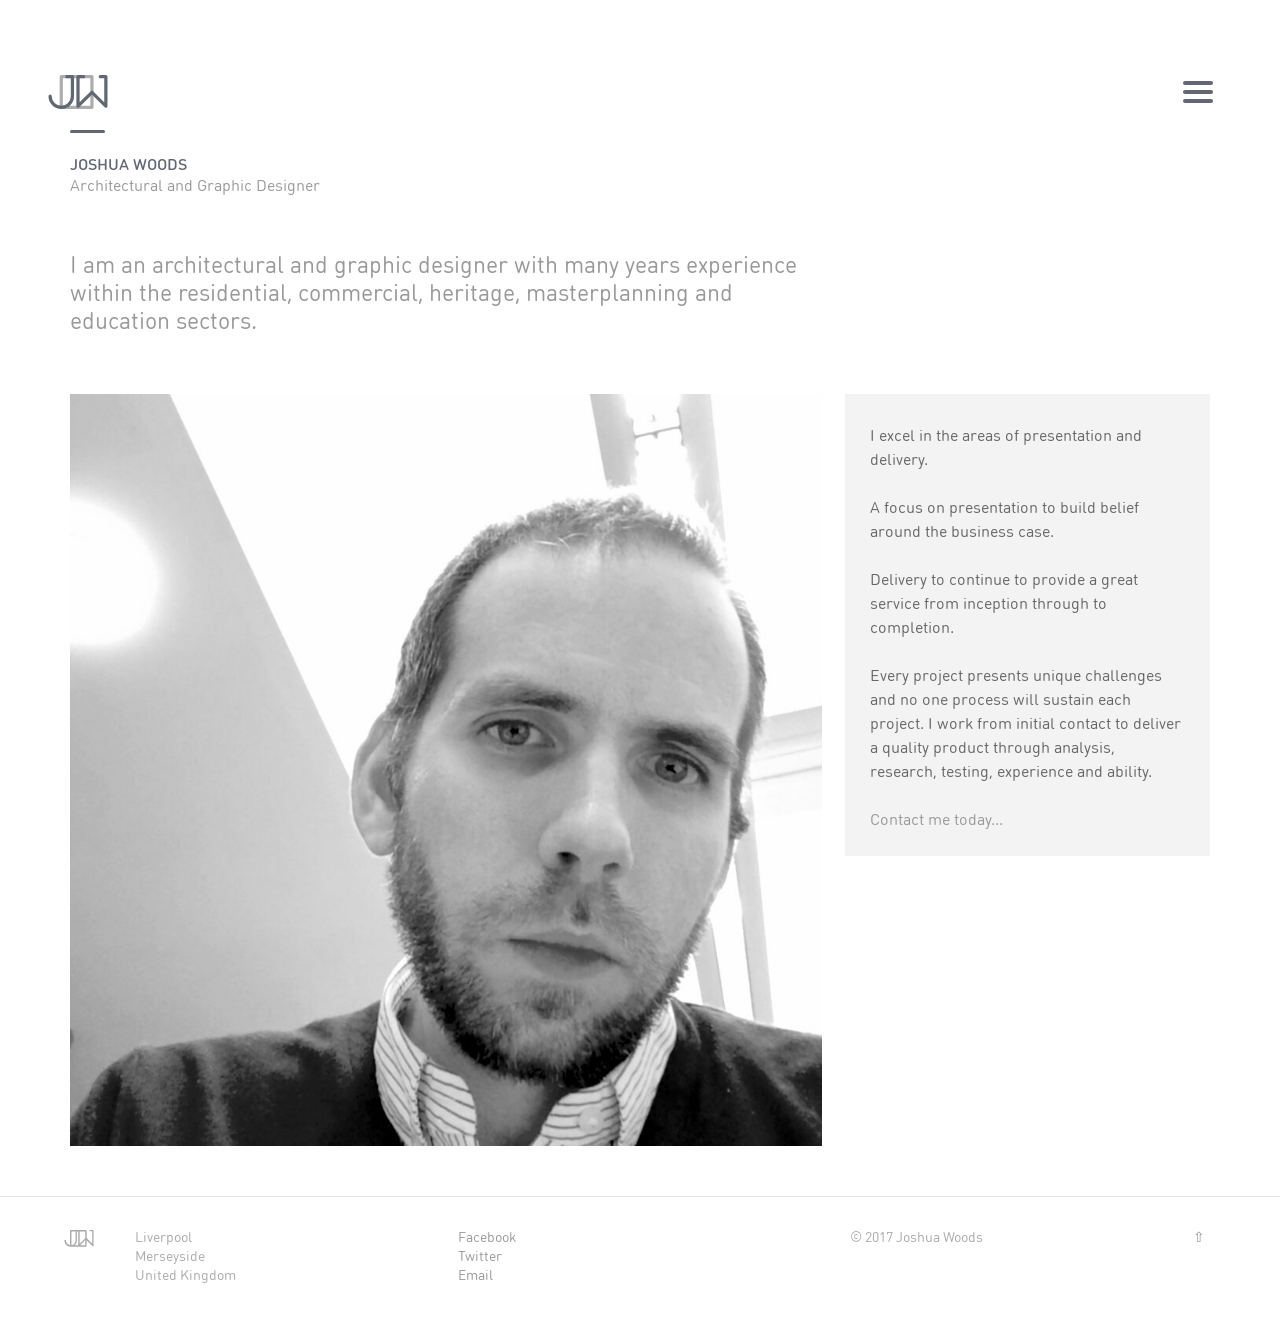
==== about/index.html @ 464b6efd "Add files via upload First Version" ====
<!DOCTYPE html>
<html lang="en">

<head>
  <meta charset="UTF-8">
  <meta name="viewport" content="width=device-width, initial-scale=1">
  <title>Joshua Woods | Architectural and Graphic Designer</title>
  <meta name="description" content="I am an architectural, graphic and new media designer based in Liverpool. This is a showcase of my recently completed creative works.">
  <meta name="author" content="Joshua Woods">
  <link rel="stylesheet" href="../css/style.css">
  <link rel="apple-touch-icon" href="../img/apple-icon-touch.png">
  <link rel="shortcut icon" href="../img/favicon.png">
</head>

<body>

<section id="top" style="height: 50px;"></section>

<div class="header">
<a href="../"><svg version="1.1" class="logo" xmlns="http://www.w3.org/2000/svg" xmlns:xlink="http://www.w3.org/1999/xlink" x="0px" y="0px"
	 viewBox="0 0 31.8 18.3" style="enable-background:new 0 0 31.8 18.3;" xml:space="preserve">
      <rect x="6.9" y="0.9" class="st0" width="16.5" height="16.5"/>
      <path class="st1" d="M9.9,0.9h3v10.5c0,3.3-2.7,6-6,6s-6-2.7-6-6"/>
      <polyline class="st1" points="27.9,0.9 30.9,0.9 30.9,16.8 23.4,9.3 15.9,16.8 15.9,0.9 18.9,0.9 	"/>
      <rect x="6.9" y="0.9" class="st2" width="16.5" height="16.5"/>
    </svg></a>
      <nav class="hamburger">
        <ul class="drop-down closed">
          <li>
            <div class="nav-button navTrigger">
              <i></i><i></i><i></i>
            </div>
          </li>
          <li class="filter" data-filter="all" style="margin-top: 70px;"><a href="../">ALL PROJECTS</a></li>
          <li class="filter" data-filter=".online"><a href="../#online">NEW MEDIA</a></li>
					<li class="filter" data-filter=".architect"><a href="../#architect">ARCHITECTURE</a>
					</li>
					<li class="filter" data-filter=".identity"><a href="../#identity">IDENTITY</a>
					</li>
					<li class="filter" data-filter=".print"><a href="../#print">PRINT</a>
					</li>
                    <li><a href="../about/">ABOUT</a>
					</li>
          <li><a href="../contact/" style="font-weight: 500; color: #626774;">CONTACT</a></li>
        </ul>
      </nav>
</div>

    <div id="whiteout" class="showverlay"></div>
    
<div class="wrapper">
  <div class="title">
    <div class="titleline"></div>
    <div style="font-weight: 500; color: #626774; margin-top: 20px;">JOSHUA WOODS</div>
    <div style="color: #999999;">Architectural and Graphic Designer</div>
  </div>
</div>

<div class="wrapper"><div class="subtitle">
    <h3>
      I am an architectural and graphic designer with many years experience within the residential, commercial, heritage, masterplanning and education sectors.
    </h3>
</div></div>   






	<div id="Container" class="container wrapper margin">

        <div class="item2">
        
            <div id="Container" class="container">
                
                <div class="item4">
				    <img src="../img/josh.jpg" style="vertical-align:bottom;">
                </div>
                
            </div>
        </div>
        <div class="item5">
            <div class="articletext">
	<p>I excel in the areas of presentation and delivery.</p>	    
        <p>A focus on presentation to build belief around the business case.</p>
        <p>Delivery to continue to provide a great service from inception through to completion.</p>
        <p>Every project presents unique challenges and no one process will sustain each project. I work from initial contact to deliver a quality product through analysis, research, testing, experience and ability.</p>
	<p><a href="../contact/">Contact me today...</a></p>
	</div>
        </div>

    </div>





<div class="footer">
  <div class="container wrapper">
	<svg class="logofooter" xmlns="http://www.w3.org/2000/svg" xmlns:xlink="http://www.w3.org/1999/xlink" x="0px" y="0px" viewBox="0 0 27 15" style="enable-background:new 0 0 27 15;" xml:space="preserve"><path style="fill: #aaa;" d="M26,0h-2.5c-0.4,0-0.6,0.3-0.6,0.6s0.3,0.6,0.6,0.6h1.9v11.1l-5-5V0.6c0-0.4-0.3-0.6-0.6-0.6H16h-2.5H11H8.5H6 C5.7,0,5.4,0.3,5.4,0.6v13c-2.1-0.3-3.7-2.1-3.7-4.3C1.7,9,1.4,8.7,1,8.7S0.4,9,0.4,9.4C0.4,12.5,2.9,15,6,15h13.7 c0.4,0,0.6-0.3,0.6-0.6V9.2l5.2,5.2c0.2,0.2,0.5,0.2,0.7,0.1c0.2-0.1,0.4-0.3,0.4-0.6V0.6C26.6,0.3,26.3,0,26,0z M16,1.3h3.1v6.1 l-5,5V1.3H16z M8.5,1.3h1.9v8.1c0,2.2-1.6,4-3.7,4.3V1.3H8.5z M11.6,9.4V1.3h1.2v12.5H9.6C10.8,12.7,11.6,11.1,11.6,9.4z M14.5,13.7 l4.6-4.6v4.6H14.5z"/></svg>
		<div class="item location footer1">
			Liverpool
			<br>Merseyside
			<br>United Kingdom
		</div>

    <div class="item location footer2">
      <a href="https://www.facebook.com/joshdmw">Facebook</a>
      <br><a href="https://twitter.com/jdmwoods">Twitter</a>
      <br><a href="../contact/">Email</a>
    </div>
    <div class="copyright">
      &copy; 2017 Joshua Woods
    </div>
    <div class="top">
      <a href="#top">&#8679;</a>
    </div>
  </div>
</div>
    
<script src='../js/jquery-2.1.4.min.js'></script>
<script src="../js/hamburger.js"></script>
<script src="../js/dropdown.js"></script>
<script src="../js/sticky.js"></script>
<script src="../js/modernizr.custom.js"></script>
<script src="../js/top.js"></script>  
</body>
</html>
---- css/style.css ----
html {
  /* Change default typefaces here */
	font-family: 'FF DIN Round Pro', sans-serif;
	font-size: 100%;
	font-weight: 400;
	-webkit-font-smoothing: antialiased;
}

body {
	background: #fff;
	padding: 0;
	margin: 0;
}

#Container .mix {
	display: none;
}

.display-none {
  display: none;
}

img {
	max-width: 100%;
}

img {
	-ms-interpolation-mode: bicubic;
}

*, *:after, *:before {
	-webkit-box-sizing: border-box;
	-moz-box-sizing: border-box;
	box-sizing: border-box;
}

.clearfix:before, .clearfix:after {
	content: '';
	display: table;
}

.clearfix:after {
	clear: both;
}

@font-face {
	font-family: 'FF DIN Round Pro';
	src: url('hinted-subset-FFDINRoundPro-Regular.eot');
	font-weight: 400;
	font-style: normal;
}
@font-face {
	font-family: 'FF DIN Round Pro';
	src: url([data-uri]) format('woff2'),
		url([data-uri]) format('woff'),
		url('hinted-subset-FFDINRoundPro-Regular.ttf') format('truetype');
	font-weight: 400;
	font-style: normal;
}

@font-face {
	font-family: 'FF DIN Round Pro';
	src: url('hinted-subset-FFDINRoundPro-Medium.eot');
	font-weight: 500;
	font-style: normal;
}
@font-face {
	font-family: 'FF DIN Round Pro';
	src: url([data-uri]) format('woff2'),
		url([data-uri]) format('woff'),
		url('hinted-subset-FFDINRoundPro-Medium.ttf') format('truetype');
	font-weight: 500;
	font-style: normal;
}

/* Copy & Lists */
p {
	line-height: 1.5rem;
	margin-top: 1.5rem;
	margin-bottom: 0;
}

a {
    color: #999999;
    text-decoration: none;
}

a:hover {
    color: #626774;
    
}

ul,
ol {
	margin-top: 1.5rem;
	margin-bottom: 1.5rem;
}

ul li,
ol li {
	line-height: 1.5rem;
}

ul ul,
ol ul,
ul ol,
ol ol {
	margin-top: 0;
	margin-bottom: 0;
}

blockquote {
	line-height: 1.5rem;
	margin-top: 1.5rem;
	margin-bottom: 1.5rem;
}
/* Headings */
h1,
h2,
h3,
h4,
h5,
h6 {
  /* Change heading typefaces here */
	font-family: 'FF DIN Round Pro', sans-serif;
	font-weight: 400;
	margin-top: 1.5rem;
	margin-bottom: 0;
	line-height: 1.5rem;
}

h1 {
	font-size: 4.242rem;
	line-height: 4.5rem;
	margin-top: 3rem;
}

h2 {
	font-size: 2.828rem;
	line-height: 3rem;
	margin-top: 3rem;
}

h3 {
	font-size: 1.414rem;
	line-height: 1.75rem;
}

h4 {
	font-size: 0.707rem;
}

h5 {
	font-size: 0.4713333333333333rem;
}

h6 {
	font-size: 0.3535rem;
}

@media only screen and (max-width: 550px) {
	h3 {
		font-size: 1.2rem;
		line-height: 1.4rem;
	}
}

/* Tables */
	table {
		margin-top: 1.5rem;
		border-spacing: 0;
		border-collapse: collapse;
	}

	table td,
table th {
		padding: 0;
		line-height: 33px;
	}
/* Code blocks */
	code {
		vertical-align: bottom;
	}
/* Leading paragraph text */
	.lead {
		font-size: 1.414rem;
	}
/* Hug the block above you */
	.hug {
		margin-top: 0;
	}

.subtitle {
	width: 64%;
    margin-top: 200px;
    margin-bottom: 60px;
    color: #999999;
}

@media only screen and (max-width: 950px) {
	.subtitle {
		width: 80%;
	}
}

.logo {
    width: 60px;
    height: 34px;
    position: absolute;
    margin-bottom: 20px;
    margin-top: 25px;
    margin-left: -22px;
    float: left;
    z-index: 99;
    cursor: pointer;
    cursor: hand;
}

	.st0 {
    stroke:#000000;
    opacity: 0.32;
    fill: none;
    stroke-width:1.75;
    stroke-linecap:round;
    stroke-linejoin:round;
    stroke-miterlimit:10;
    stroke-dasharray: 700;
    stroke-dashoffset: 0;
    -webkit-transition: all 1s ease;
    -moz-transition: all 1s ease;
    -ms-transition: all 1s ease;
    -o-transition: all 1s ease;
    transition: all 1s ease;
}

	.st1 {
    fill:none;
    opacity: 1;
    stroke:#626774;
    stroke-width:1.75;
    stroke-linecap:round;
    stroke-linejoin:round;
    stroke-miterlimit:10;
    -webkit-transition: all 1s ease;
    -moz-transition: all 1s ease;
    -ms-transition: all 1s ease;
    -o-transition: all 1s ease;
    transition: all 1s ease;
}

	.st2 {
    stroke:#626774;
    fill: none;
    opacity: 0;
    stroke-width:1.75;
    stroke-linecap:round;
    stroke-linejoin:round;
    stroke-miterlimit:10;
    -webkit-transition: all 2s ease;
    -moz-transition: all 2s ease;
    -ms-transition: all 2s ease;
    -o-transition: all 2s ease;
    transition: all 2s ease;
}

.header {
  z-index: 99;
  left: 0;
  right: 0;
  margin-left: auto;
  margin-right: auto;
  max-width: 1140px;
  width: 90%;
}

.wrapper {
	margin-left: auto;
    margin-right: auto;
	max-width: 1140px;
	width: 90%;
}

.titleline {
    background-color: #626774;
    width: 35px;
    height: 3px;
    border-radius: 2px;
}

.title {
  position: absolute;
  top: 130px;
}

/* Navbutton */

.hamburger {
  float: right;
  z-index: 99;
  margin-top: 31px;
}

.navTrigger {
  cursor: pointer;
  width: 30px;
  height: 25px;
  float: right;
  z-index: 99;
}
.navTrigger i {
  background-color: #626774;
  border-radius: 2px;
  content: '';
  display: block;
  width: 100%;
  height: 4px;
}
.navTrigger i:nth-child(1) {
  -webkit-animation: outT 0.8s backwards;
  animation: outT 0.8s backwards;
  -webkit-animation-direction: reverse;
  animation-direction: reverse;
}
.navTrigger i:nth-child(2) {
  margin: 5px 0;
  -webkit-animation: outM 0.8s backwards;
  animation: outM 0.8s backwards;
  -webkit-animation-direction: reverse;
  animation-direction: reverse;
}
.navTrigger i:nth-child(3) {
  -webkit-animation: outBtm 0.8s backwards;
  animation: outBtm 0.8s backwards;
  -webkit-animation-direction: reverse;
  animation-direction: reverse;
}
.navTrigger.active i:nth-child(1) {
  -webkit-animation: inT 0.8s forwards;
  animation: inT 0.8s forwards;
}
.navTrigger.active i:nth-child(2) {
  -webkit-animation: inM 0.8s forwards;
  animation: inM 0.8s forwards;
}
.navTrigger.active i:nth-child(3) {
  -webkit-animation: inBtm 0.8s forwards;
  animation: inBtm 0.8s forwards;
}
@-webkit-keyframes inM {
  50% {
    -webkit-transform: rotate(0deg);
  }
  100% {
    -webkit-transform: rotate(45deg);
  }
}
@keyframes inM {
  50% {
    transform: rotate(0deg);
  }
  100% {
    transform: rotate(45deg);
  }
}
@-webkit-keyframes outM {
  50% {
    -webkit-transform: rotate(0deg);
  }
  100% {
    -webkit-transform: rotate(45deg);
  }
}
@keyframes outM {
  50% {
    transform: rotate(0deg);
  }
  100% {
    transform: rotate(45deg);
  }
}
@-webkit-keyframes inT {
  0% {
    -webkit-transform: translateY(0px) rotate(0deg);
  }
  50% {
    -webkit-transform: translateY(9px) rotate(0deg);
  }
  100% {
    -webkit-transform: translateY(9px) rotate(135deg);
  }
}
@keyframes inT {
  0% {
    transform: translateY(0px) rotate(0deg);
  }
  50% {
    transform: translateY(9px) rotate(0deg);
  }
  100% {
    transform: translateY(9px) rotate(135deg);
  }
}
@-webkit-keyframes outT {
  0% {
    -webkit-transform: translateY(0px) rotate(0deg);
  }
  50% {
    -webkit-transform: translateY(9px) rotate(0deg);
  }
  100% {
    -webkit-transform: translateY(9px) rotate(135deg);
  }
}
@keyframes outT {
  0% {
    transform: translateY(0px) rotate(0deg);
  }
  50% {
    transform: translateY(9px) rotate(0deg);
  }
  100% {
    transform: translateY(9px) rotate(135deg);
  }
}
@-webkit-keyframes inBtm {
  0% {
    -webkit-transform: translateY(0px) rotate(0deg);
  }
  50% {
    -webkit-transform: translateY(-9px) rotate(0deg);
  }
  100% {
    -webkit-transform: translateY(-9px) rotate(135deg);
  }
}
@keyframes inBtm {
  0% {
    transform: translateY(0px) rotate(0deg);
  }
  50% {
    transform: translateY(-9px) rotate(0deg);
  }
  100% {
    transform: translateY(-9px) rotate(135deg);
  }
}
@-webkit-keyframes outBtm {
  0% {
    -webkit-transform: translateY(0px) rotate(0deg);
  }
  50% {
    -webkit-transform: translateY(-9px) rotate(0deg);
  }
  100% {
    -webkit-transform: translateY(-9px) rotate(135deg);
  }
}
@keyframes outBtm {
  0% {
    transform: translateY(0px) rotate(0deg);
  }
  50% {
    transform: translateY(-9px) rotate(0deg);
  }
  100% {
    transform: translateY(-9px) rotate(135deg);
  }
}

/* Dropdown */

nav .drop-down {
  list-style: none; 
  overflow: hidden; /* When ul height is reduced, ensure overflowing li are not shown */
  height: 235px; /* 172px = (38 (li) + 5 (li border)) * 4 (number of li) */
  position: absolute;
  margin-left: -114px;
  margin-top: 0;
  padding: 0;
  z-index: 99;
  text-align: right;
  -webkit-transition: height 0.5s ease;
          transition: height 0.5s ease;
}

nav .drop-down.closed {
  /*  When toggled via jQuery this class will reduce the height of the ul which inconjuction
      with overflow: hidden set on the ul will hide all list items apart from the first */
  /* current li height 38px + 5px border */
  height: 25px;
}

#whiteout {
    position: fixed;
    top: 0;
    left: 0;
    width: 100%;
    height: 100%;
    z-index: 80;
    background-color: rgba(255,255,255,0.7);
    transition: all 0.5s ease;
}

.showverlay {
    visibility: hidden;
    opacity: 0;
}

/* Subtitle */

#subtitlecontact {
	width: 32%;
    position: relative;
	overflow: hidden;
}

@media only screen and (max-width: 950px) {
	#subtitlecontact {
		width: 80%;
	}
}

#contactform {
	width: 64%;
    position: relative;
    overflow: hidden;
    margin-bottom: 25px;
}

@media only screen and (max-width: 950px) {
	#contactform {
		width: 100%;
	}
}

.success {
    border-left-style: solid;
    border-left-width: 3px;
    border-left-color: green;
    border-right-style: solid;
    border-right-width: 3px;
    border-right-color: green;
    border-top-style: solid;
    border-top-width: 3px;
    border-top-color: green;
    border-bottom-style: solid;
    border-bottom-width: 3px;
    border-bottom-color: green;
    color: #626774;
    padding-top: 4px;
    padding-left: 30px;
    padding-right: 30px;
    padding-bottom: 30px;
    display: none;
    width: 64%;
    margin-bottom: 30px;
}

@media only screen and (max-width: 950px) {
	.success {
		width: 100%;
	}
}
    
/* Flexbox */

.container {
	-ms-box-orient: horizontal;
	display: -webkit-box;
	display: -moz-box;
	display: -ms-flexbox;
	display: -moz-flex;
	display: -webkit-flex;
	display: flex;
	-webkit-flex-wrap: wrap;
	flex-wrap: wrap;
	-ms-flex-wrap: wrap;
	-moz-flex-wrap: wrap;
	justify-content: space-between;
	-webkit-justify-content: space-between;
}

.item {
	margin-bottom: 20px;
	position: relative;
	width: 32%;
}

@media only screen and (max-width: 550px) {
	.item {
		width: 100%;
		margin-bottom: 15px;
	}
}

@media only screen and (min-width: 551px) and (max-width: 950px) {
	.item {
		width: 49%;
		margin-bottom: 15px;
	}
}

.itemhidden {
	position: relative;
	width: 32%;
}

@media only screen and (max-width: 550px) {
	.itemhidden {
		width: 100%;
	}
}

@media only screen and (min-width: 551px) and (max-width: 950px) {
	.itemhidden {
		width: 49%;
	}
}

.item2 {
	position: relative;
	width: 66%;
	overflow: hidden;
}

@media only screen and (max-width: 950px) {
	.item2 {
		width: 100%;
	}
}

.item3 {
	margin-bottom: 20px;
	position: relative;
	width: 48.5%;
	overflow: hidden;
}

@media only screen and (max-width: 550px) {
	.item3 {
		width: 100%;
		margin-bottom: 15px;
	}
}

.item4 {
	margin-bottom: 20px;
	position: relative;
	width: 100%;
	overflow: hidden;
}

@media only screen and (max-width: 950px) {
	.item4 {
		margin-bottom: 15px;
	}
}

.item5 {
	margin-bottom: 0;
	position: relative;
	width: 32%;
	overflow: hidden;
}

@media only screen and (max-width: 950px) {
	.item5 {
		width: 100%;
	}
}

.articletext {
    color: #666666;
    background-color: rgba(240,240,240,0.8);
    padding-top: 5px;
    padding-left: 25px;
    padding-right: 25px;
    padding-bottom: 25px;
    width: 100%;
}

.lazyload {
  opacity: 0;
}

.lazyloading {
  opacity: 1;
  -webkit-transition: 300ms opacity;
  transition: 300ms opacity;
  background: url(../img/loader.gif) no-repeat center;
}

.frame {
	width: 100%;
    vertical-align: bottom;
}

.frameimg {
    position: absolute;
    width: 100%;
    height: 100%;
    top: 0;
    left: 0;
    vertical-align: bottom;
}

.mix {
  background-color: lightgray;
}

/* Hover */

figbg {
	width: 100%;
	height: 100%;
	position: absolute;
	opacity: 0;
	top: 0;
	left: 0;
	padding: 0;
    overflow: hidden;
	transition: opacity 0.3s ease-in-out;
 /* vendorless fallback */
	-o-transition: opacity 0.3s ease-in-out;
 /* opera */
	-ms-transition: opacity 0.3s ease-in-out;
 /* IE 10 */
	-moz-transition: opacity  0.3s ease-in-out;
 /* Firefox */
	-webkit-transition: opacity 0.3s ease-in-out;
 /*safari and chrome */
}

.onli {
background-color: #53c0ab;
}

.arch {
background-color: #f1cb4e;
}

.iden {
background-color: #82669c;
}

.prin {
background-color: #ed3f3e;
}

figcaption {
	position: absolute;
	color: white;
	opacity: 0;
	max-width: 80%;
	-webkit-transition: all 0.6s ease;
	-moz-transition: all 0.6s ease;
	-o-transition: all 0.6s ease;
}

a#work1:hover figbg {
	opacity: 0.85;
}

a#work1:hover figcaption {
	opacity: 1;
}

a#work1 figcaption {
	bottom: 10%;
	left: -30%;
}

a#work1:hover figcaption {
	left: 10%;
}

/* Feedback */

.feedback-input {
	opacity:0.9;
	color:#AAAAAA;
	font-family: 'FF DIN Round Pro', sans-serif;
    font-weight:300;
	font-size: 18px;
	border-radius: 0;
	line-height: 22px;
	background-color: white;
    border: 2px solid #d8d8d8;
	padding: 13px 13px 13px 54px;
	margin-bottom: 10px;
	width:100%;
	-webkit-box-sizing: border-box;
	-moz-box-sizing: border-box;
	-ms-box-sizing: border-box;
	box-sizing: border-box;
}

.feedback-input:focus{
	background: #fff;
	box-shadow: 0;
	border: 2px solid #848484;
	color: #848484;
	outline: none;
    padding: 13px 13px 13px 54px;
}

.focused{
	color:#30aed6;
	border:#30aed6 solid 3px;
}

/* Icons ---------------------------------- */

#name{
	background-image: url(../img/name.svg);
	background-size: 30px 30px;
	background-position: 11px 8px;
	background-repeat: no-repeat;
}

#name:focus{
	background-image: url(../img/name_on.svg);
	background-size: 30px 30px;
	background-position: 8px 5px;
  background-position: 11px 8px;
	background-repeat: no-repeat;
}

#email{
	background-image: url(../img/email.svg);
	background-size: 30px 30px;
	background-position: 11px 8px;
	background-repeat: no-repeat;
}

#email:focus{
	background-image: url(../img/email_on.svg);
	background-size: 30px 30px;
  background-position: 11px 8px;
	background-repeat: no-repeat;
}

#message{
	background-image: url(../img/comment.svg);
	background-size: 30px 30px;
	background-position: 11px 8px;
	background-repeat: no-repeat;
}

#message:focus{
	background-image: url(../img/comment_on.svg);
	background-size: 30px 30px;
	background-position: 11px 8px;
	background-repeat: no-repeat;
}

textarea {
	width: 100%;
	height: 150px;
	line-height: 150%;
}

input:hover, textarea:hover,
input:focus, textarea:focus {
	background-color:white;
}

#button-blue{
	font-family: 'FF DIN Round Pro', sans-serif;
	float:left;
	width: 100%;
	border: #d8d8d8 solid 2px;
	cursor:pointer;
	background-color: #d8d8d8;
	color:white;
	font-size:24px;
	padding-top:22px;
	padding-bottom:22px;
    -webkit-appearance: none;
	-webkit-transition: all 0.3s;
	-moz-transition: all 0.3s;
	transition: all 0.3s;
}

#button-blue:hover{
	background-color: rgba(0,0,0,0);
	color: #848484;
    border: #848484 solid 2px;
}

#button-blue:focus{
	background-color: rgba(0,0,0,0);
	color: #848484;
    border: #848484 solid 2px;
}

.errorMessages {
    list-style-type: disc;
    margin: 0 10px 15px 10px;
    padding: 8px 35px 8px 30px;
    color: #B94A48;
    background-color: #F2DEDE;
    border: 2px solid #EED3D7;
    border-radius: 4px;
    text-shadow: 0 1px 0 rgba(255, 255, 255, 0.5);
}
    
/* Footer */
.footer {
	border-top: 1px solid rgba(220,220,220,0.8);
	color: rgb(170,170,170);
	font-size: 0.9em;
        margin-top: 30px;
	padding-top: 30px;
	padding-bottom: 30px;
	line-height: 1.3em;
}

.logofooter {
	width: 30px;
	position: absolute;
	margin-left: -6px;
	margin-top: 3px;
        float: left;
}

.footer1 {
	padding-left: 65px;
}

@media only screen and (max-width: 550px) {
	.footer2 {
		padding-left: 65px;
	}
}	

.location {
	text-align: left;
}

.copyright {
	margin-bottom: 20px;
	position: relative;
	width: 25%;
	overflow: hidden;
	padding-right: 5px;
	padding-left: 5px;
	text-align: left;
}

.top {
	margin-bottom: 20px;
	position: relative;
	width: 5%;
	overflow: hidden;
	padding-right: 5px;
	padding-left: 5px;
	text-align: right;
}

@media only screen and (max-width: 550px) {
	.copyright, .top {
		width: 100%;
		margin-bottom: 0;
		text-align: left;
		padding-left: 65px;
	}

	.top {
		margin-top: 15px;
	}
}

@media only screen and (min-width: 551px) and (max-width: 950px) {
	.copyright, .top {
		width: 49%;
		margin-bottom: 0;
		text-align: left;
	}
	.copyright {
		padding-left: 65px;
	}
}
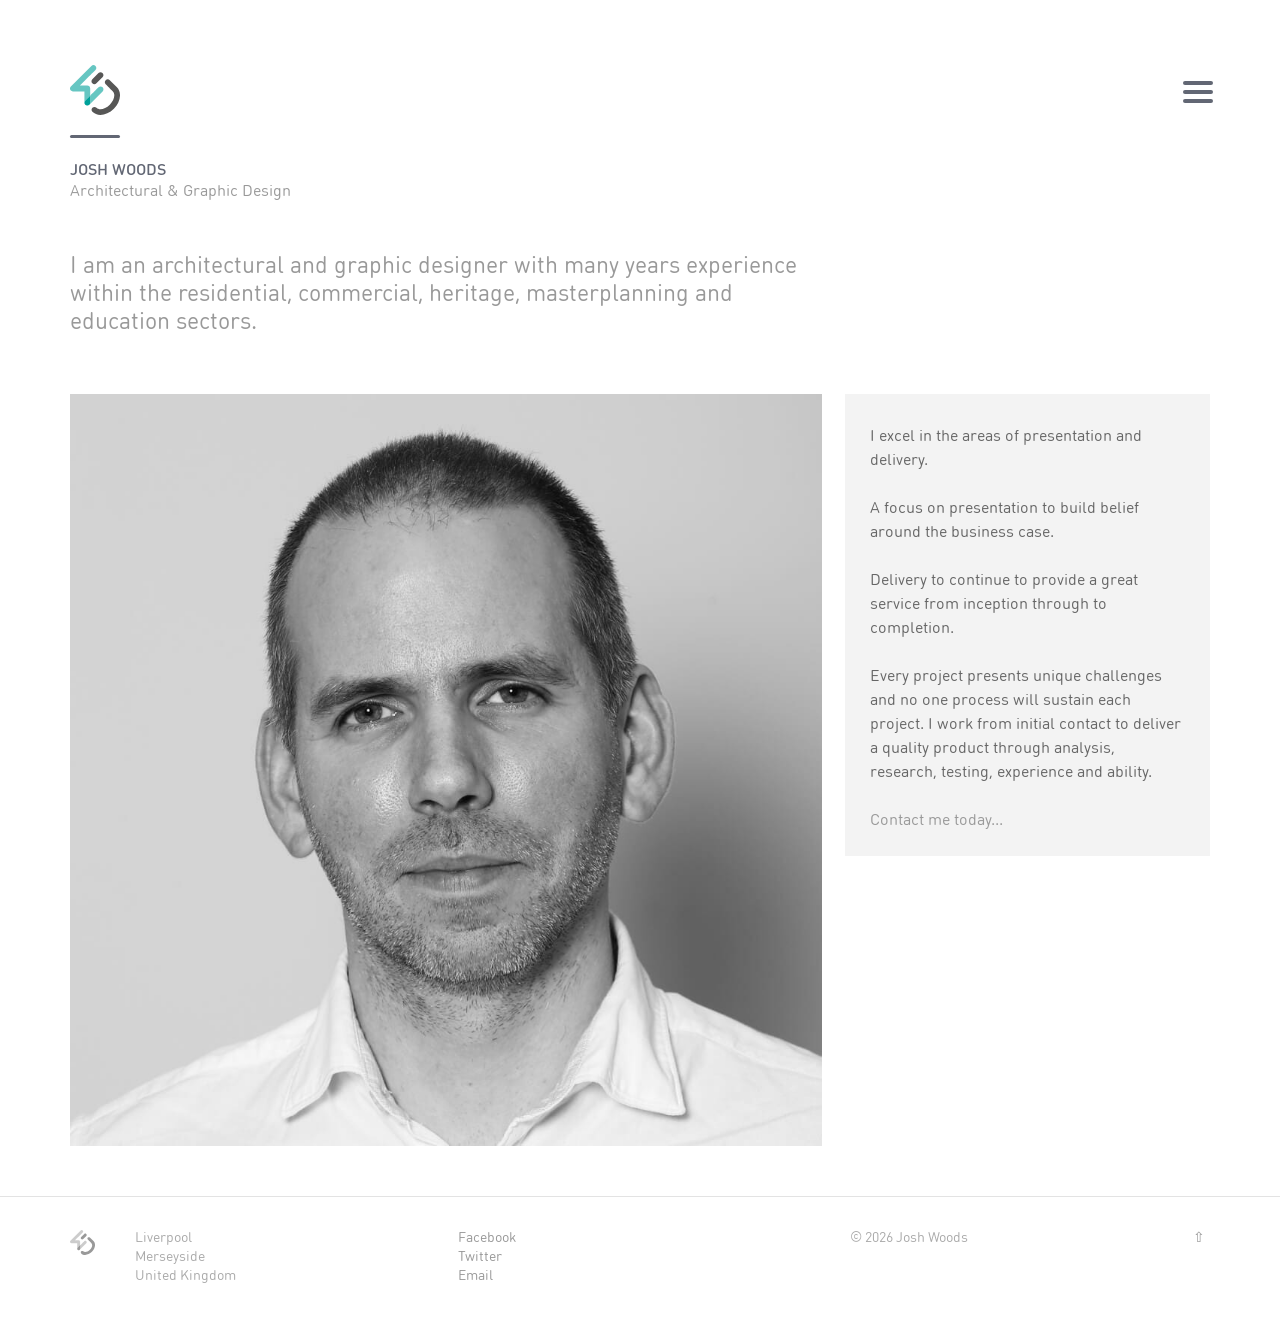
==== commit b4743b3e: "Add files via upload" ====
--- a/about/index.html
+++ b/about/index.html
@@ -17,13 +17,7 @@
 <section id="top" style="height: 50px;"></section>
 
 <div class="header">
-<a href="../"><svg version="1.1" class="logo" xmlns="http://www.w3.org/2000/svg" xmlns:xlink="http://www.w3.org/1999/xlink" x="0px" y="0px"
-	 viewBox="0 0 31.8 18.3" style="enable-background:new 0 0 31.8 18.3;" xml:space="preserve">
-      <rect x="6.9" y="0.9" class="st0" width="16.5" height="16.5"/>
-      <path class="st1" d="M9.9,0.9h3v10.5c0,3.3-2.7,6-6,6s-6-2.7-6-6"/>
-      <polyline class="st1" points="27.9,0.9 30.9,0.9 30.9,16.8 23.4,9.3 15.9,16.8 15.9,0.9 18.9,0.9 	"/>
-      <rect x="6.9" y="0.9" class="st2" width="16.5" height="16.5"/>
-    </svg></a>
+<a href="../"><svg class='logo' id="Layer_1" xmlns="http://www.w3.org/2000/svg" viewBox="0 0 41.06 40.96" style="enable-background:new 0 0 31.8 18.3;" xml:space="preserve"><defs><style>.cls-1{opacity:.6;}.cls-1,.cls-2{fill:#00a19a;}.cls-3{fill:#575756;}</style></defs><path class="cls-2" d="M13.75,33.21c-.05-.01-.11-.03-.16-.05.05.02.11.04.16.05Z"/><path class="cls-2" d="M13.3,33.08c-.07-.03-.14-.07-.21-.11.07.04.13.08.21.11Z"/><path class="cls-2" d="M14.22,33.26s.07,0,.11-.01c-.04,0-.08.01-.11.01,0,0,0,0,0,0Z"/><path class="cls-2" d="M12.9,32.86c-.13-.08-.25-.18-.36-.29.11.11.23.21.36.29Z"/><path class="cls-2" d="M15.89,32.57h0s0,0,0,0Z"/><path class="cls-2" d="M14.87,33.16c-.07.02-.13.04-.19.06.07-.01.13-.04.19-.06Z"/><path class="cls-2" d="M15.74,32.7c-.07.06-.14.12-.22.17.08-.05.15-.11.22-.17Z"/><path class="cls-2" d="M15.32,32.98c-.07.04-.13.08-.2.1.07-.03.14-.07.2-.1Z"/><path class="cls-2" d="M12.15,32.02c-.04-.08-.09-.15-.12-.23.03.08.08.15.12.23Z"/><path class="cls-2" d="M11.95,31.56c-.02-.07-.05-.14-.06-.21.01.07.04.14.06.21Z"/><path class="cls-2" d="M12.54,32.57c-.11-.11-.21-.23-.3-.36.09.13.19.25.3.36Z"/><path class="cls-1" d="M12.54,29.21s2.16-2.16,4.05-4.05v-5.92c0-1.31-1.06-2.37-2.37-2.37h-6.12s12.82-12.82,12.82-12.82c.93-.93.93-2.43,0-3.36-.93-.93-2.43-.93-3.36,0L.69,17.56c-.93.93-.93,2.43,0,3.36.44.44,1.05.69,1.68.69h9.47s0,9.28,0,9.28c0,0,0,.02,0,.03,0-.62.22-1.24.69-1.71Z"/><path class="cls-2" d="M15.11,33.08c-.08.03-.16.05-.25.08.08-.02.17-.04.25-.08Z"/><path class="cls-2" d="M15.87,32.59l.02-.02s-.1.09-.16.13c.04-.04.09-.07.13-.11Z"/><polygon class="cls-2" points="12.54 32.57 12.54 32.57 12.54 32.57 12.54 32.57"/><path class="cls-1" d="M26.79,18.31c-.93-.93-2.43-.93-3.36,0,0,0-3.65,3.65-6.85,6.85v5.73c0,.65-.27,1.25-.69,1.68l10.9-10.9c.93-.93.93-2.43,0-3.36Z"/><path class="cls-2" d="M11.89,31.35c-.03-.14-.04-.29-.04-.44,0,.15.02.29.04.44Z"/><path class="cls-2" d="M15.52,32.87c-.06.04-.14.07-.2.11.07-.04.14-.07.2-.11Z"/><path class="cls-2" d="M12.24,32.21c-.04-.06-.07-.12-.1-.18.03.06.06.12.1.18Z"/><path class="cls-2" d="M13.1,32.97c-.07-.04-.14-.07-.2-.11.06.04.13.07.2.11Z"/><path class="cls-2" d="M13.58,33.17c-.09-.03-.19-.05-.28-.09.09.04.19.06.28.09Z"/><path class="cls-2" d="M12.03,31.8c-.03-.07-.05-.15-.07-.23.02.08.04.16.07.23Z"/><path class="cls-2" d="M14.67,33.22c-.11.02-.23.03-.35.04.12,0,.23-.01.35-.04Z"/><path class="cls-2" d="M14.21,33.26c-.16,0-.31-.02-.46-.05.15.03.31.05.46.05Z"/><path class="cls-2" d="M16.59,25.16c-1.89,1.89-4.05,4.05-4.05,4.05-.47.47-.7,1.09-.69,1.71,0,.15.02.29.04.44.01.07.04.14.06.21.02.08.04.16.07.23.03.08.08.15.12.23.03.06.06.12.1.18.09.13.18.25.3.36,0,0,0,0,0,0,.11.11.23.21.36.29.06.04.13.07.2.11.07.04.14.08.21.11.09.04.19.06.28.09.05.01.11.04.16.05.15.03.31.05.46.05.04,0,.08,0,.11-.01.12,0,.24-.01.35-.04.07-.01.13-.04.19-.06.08-.02.17-.04.25-.08.07-.03.14-.07.2-.1.07-.04.14-.07.2-.11.08-.05.15-.11.22-.17.05-.04.11-.08.16-.13h0c.43-.43.69-1.02.69-1.68v-5.73Z"/><path class="cls-3" d="M18.33,14.97c.93.93,2.43.93,3.36,0l5.18-5.19c.87-.98.78-2.48-.2-3.35-.94-.83-2.37-.79-3.26.1l-5.08,5.08c-.93.93-.93,2.43,0,3.36Z"/><path class="cls-3" d="M38.54,18.28l-5.88-5.88c-.93-.93-2.43-.93-3.36,0-.93.93-.93,2.43,0,3.36h0s5.88,5.88,5.88,5.88c2.32,2.32,1.2,7.21-2.51,10.92-3.71,3.71-8.6,4.84-10.92,2.52h0c-.93-.93-2.43-.93-3.36,0-.93.93-.93,2.43,0,3.36h0c4.18,4.18,12.08,3.05,17.64-2.52,5.57-5.57,6.69-13.47,2.51-17.64Z"/></svg></a>
       <nav class="hamburger">
         <ul class="drop-down closed">
           <li>
@@ -51,8 +45,8 @@
 <div class="wrapper">
   <div class="title">
     <div class="titleline"></div>
-    <div style="font-weight: 500; color: #626774; margin-top: 20px;">JOSHUA WOODS</div>
-    <div style="color: #999999;">Architectural and Graphic Designer</div>
+    <div style="font-weight: 500; color: #626774; margin-top: 20px;">JOSH WOODS</div>
+    <div style="color: #999999;">Architectural & Graphic Design</div>
   </div>
 </div>
 
@@ -91,32 +85,33 @@
 
     </div>
 
+<div class="footer">
+			<div class="container wrapper">
+			<div class="item location footer1">
+				Liverpool
+				<br>Merseyside
+				<br>United Kingdom
+
+			</div>
+				
+		<svg class="logofooter" xmlns="http://www.w3.org/2000/svg" viewBox="0 0 10.02 10" width="25px"><g id="Footer_Logo_Light"><path d="M3.36,8.11s-.03,0-.04-.01c.01,0,.03,0,.04.01Z" style="fill:#000100;"/><path d="M3.25,8.08s-.03-.02-.05-.03c.02,0,.03.02.05.03Z" style="fill:#000100;"/><path d="M3.47,8.12s.02,0,.03,0c0,0-.02,0-.03,0,0,0,0,0,0,0Z" style="fill:#000100;"/><path d="M3.15,8.02s-.06-.04-.09-.07c.03.03.06.05.09.07Z" style="fill:#000100;"/><path d="M3.88,7.95h0s0,0,0,0Z" style="fill:#000100;"/><path d="M3.63,8.1s-.03.01-.05.01c.02,0,.03,0,.05-.01Z" style="fill:#000100;"/><path d="M3.84,7.98s-.03.03-.05.04c.02-.01.04-.03.05-.04Z" style="fill:#000100;"/><path d="M3.74,8.05s-.03.02-.05.03c.02,0,.03-.02.05-.03Z" style="fill:#000100;"/><path d="M2.97,7.82s-.02-.04-.03-.06c0,.02.02.04.03.06Z" style="fill:#000100;"/><path d="M2.92,7.71s-.01-.03-.02-.05c0,.02.01.03.02.05Z" style="fill:#000100;"/><path d="M3.06,7.95s-.05-.06-.07-.09c.02.03.05.06.07.09Z" style="fill:#000100;"/><path d="M3.69,8.08s-.04.01-.06.02c.02,0,.04-.01.06-.02Z" style="fill:#000100;"/><path d="M3.87,7.96h0s-.03.02-.04.03c.01,0,.02-.02.03-.03Z" style="fill:#000100;"/><polygon points="3.06 7.95 3.06 7.95 3.06 7.95 3.06 7.95" style="fill:#000100;"/><path d="M3.06,7.13s.53-.53.99-.99v-1.45c0-.32-.26-.58-.58-.58h-1.49S5.11.99,5.11.99c.23-.23.23-.59,0-.82-.23-.23-.59-.23-.82,0L.17,4.29c-.23.23-.23.59,0,.82.11.11.26.17.41.17h2.31s0,2.26,0,2.26c0,0,0,0,0,0,0-.15.05-.3.17-.42Z" style="fill:#000100; opacity:.2;"/><path d="M6.54,4.47c-.23-.23-.59-.23-.82,0,0,0-.89.89-1.67,1.67v1.4c0,.16-.06.3-.17.41l2.66-2.66c.23-.23.23-.59,0-.82Z" style="fill:#000100; opacity:.2;"/><path d="M2.9,7.65s-.01-.07-.01-.11c0,.04,0,.07.01.11Z" style="fill:#000100;"/><path d="M3.79,8.02s-.03.02-.05.03c.02,0,.03-.02.05-.03Z" style="fill:#000100;"/><path d="M2.99,7.86s-.02-.03-.02-.04c0,.01.01.03.02.04Z" style="fill:#000100;"/><path d="M3.2,8.05s-.03-.02-.05-.03c.02.01.03.02.05.03Z" style="fill:#000100;"/><path d="M3.32,8.1s-.05-.01-.07-.02c.02,0,.05.01.07.02Z" style="fill:#000100;"/><path d="M2.94,7.76s-.01-.04-.02-.06c0,.02.01.04.02.06Z" style="fill:#000100;"/><path d="M3.58,8.11s-.06,0-.09,0c.03,0,.06,0,.09,0Z" style="fill:#000100;"/><path d="M3.47,8.12s-.08,0-.11-.01c.04,0,.08.01.11.01Z" style="fill:#000100;"/></g><g id="Footer_Logo_Dark"><path d="M4.05,6.14c-.46.46-.99.99-.99.99-.11.11-.17.27-.17.42,0,.04,0,.07.01.11,0,.02.01.03.02.05,0,.02.01.04.02.06,0,.02.02.04.03.06,0,.01.01.03.02.04.02.03.04.06.07.09,0,0,0,0,0,0,.03.03.06.05.09.07.02.01.03.02.05.03.02,0,.03.02.05.03.02,0,.05.01.07.02.01,0,.03,0,.04.01.04,0,.07.01.11.01,0,0,.02,0,.03,0,.03,0,.06,0,.09,0,.02,0,.03,0,.05-.01.02,0,.04-.01.06-.02.02,0,.03-.02.05-.03.02,0,.03-.02.05-.03.02-.01.04-.03.05-.04.01-.01.03-.02.04-.03h0c.1-.1.17-.25.17-.41v-1.4Z" style="fill:#000100; opacity:.4;"/><path d="M4.48,3.65c.23.23.59.23.82,0l1.26-1.27c.21-.24.19-.61-.05-.82-.23-.2-.58-.19-.79.02l-1.24,1.24c-.23.23-.23.59,0,.82Z" style="fill:#000100; opacity:.4;"/><path d="M9.41,4.46l-1.44-1.43c-.23-.23-.59-.23-.82,0-.23.23-.23.59,0,.82h0s1.44,1.43,1.44,1.43c.57.57.29,1.76-.61,2.67-.91.91-2.1,1.18-2.67.61h0c-.23-.23-.59-.23-.82,0-.23.23-.23.59,0,.82h0c1.02,1.02,2.95.74,4.31-.61s1.63-3.29.61-4.31Z" style="fill:#000100; opacity:.4;"/></g></svg>
 
 
+			<div class="item location footer2">
+				<a href="https://www.facebook.com/joshdmw">Facebook</a>
+				<br><a href="https://twitter.com/jdmwoods">Twitter</a>
+				<br><a href="/contact/">Email</a>
+			</div>
 
+			<div class="copyright">
+				&copy; 2026 Josh Woods
+			</div>
+			<div class="top">
+				<a href="#top">&#8679;</a>
+			</div>
 
-<div class="footer">
-  <div class="container wrapper">
-	<svg class="logofooter" xmlns="http://www.w3.org/2000/svg" xmlns:xlink="http://www.w3.org/1999/xlink" x="0px" y="0px" viewBox="0 0 27 15" style="enable-background:new 0 0 27 15;" xml:space="preserve"><path style="fill: #aaa;" d="M26,0h-2.5c-0.4,0-0.6,0.3-0.6,0.6s0.3,0.6,0.6,0.6h1.9v11.1l-5-5V0.6c0-0.4-0.3-0.6-0.6-0.6H16h-2.5H11H8.5H6 C5.7,0,5.4,0.3,5.4,0.6v13c-2.1-0.3-3.7-2.1-3.7-4.3C1.7,9,1.4,8.7,1,8.7S0.4,9,0.4,9.4C0.4,12.5,2.9,15,6,15h13.7 c0.4,0,0.6-0.3,0.6-0.6V9.2l5.2,5.2c0.2,0.2,0.5,0.2,0.7,0.1c0.2-0.1,0.4-0.3,0.4-0.6V0.6C26.6,0.3,26.3,0,26,0z M16,1.3h3.1v6.1 l-5,5V1.3H16z M8.5,1.3h1.9v8.1c0,2.2-1.6,4-3.7,4.3V1.3H8.5z M11.6,9.4V1.3h1.2v12.5H9.6C10.8,12.7,11.6,11.1,11.6,9.4z M14.5,13.7 l4.6-4.6v4.6H14.5z"/></svg>
-		<div class="item location footer1">
-			Liverpool
-			<br>Merseyside
-			<br>United Kingdom
 		</div>
-
-    <div class="item location footer2">
-      <a href="https://www.facebook.com/joshdmw">Facebook</a>
-      <br><a href="https://twitter.com/jdmwoods">Twitter</a>
-      <br><a href="../contact/">Email</a>
-    </div>
-    <div class="copyright">
-      &copy; 2017 Joshua Woods
-    </div>
-    <div class="top">
-      <a href="#top">&#8679;</a>
-    </div>
-  </div>
-</div>
+	</div>
     
 <script src='../js/jquery-2.1.4.min.js'></script>
 <script src="../js/hamburger.js"></script>
--- a/css/style.css
+++ b/css/style.css
@@ -204,12 +204,10 @@
 }
 
 .logo {
-    width: 60px;
-    height: 34px;
-    position: absolute;
-    margin-bottom: 20px;
-    margin-top: 25px;
-    margin-left: -22px;
+    width: 50px;
+    height: 50px;
+    margin-bottom: 25px;
+    margin-top: 15px;
     float: left;
     z-index: 99;
     cursor: pointer;
@@ -282,8 +280,9 @@
 
 .titleline {
     background-color: #626774;
-    width: 35px;
+    width: 50px;
     height: 3px;
+	margin-top: 5px;
     border-radius: 2px;
 }
 
@@ -917,9 +916,8 @@
 }
 
 .logofooter {
-	width: 30px;
 	position: absolute;
-	margin-left: -6px;
+	margin-left: 0px;
 	margin-top: 3px;
         float: left;
 }
